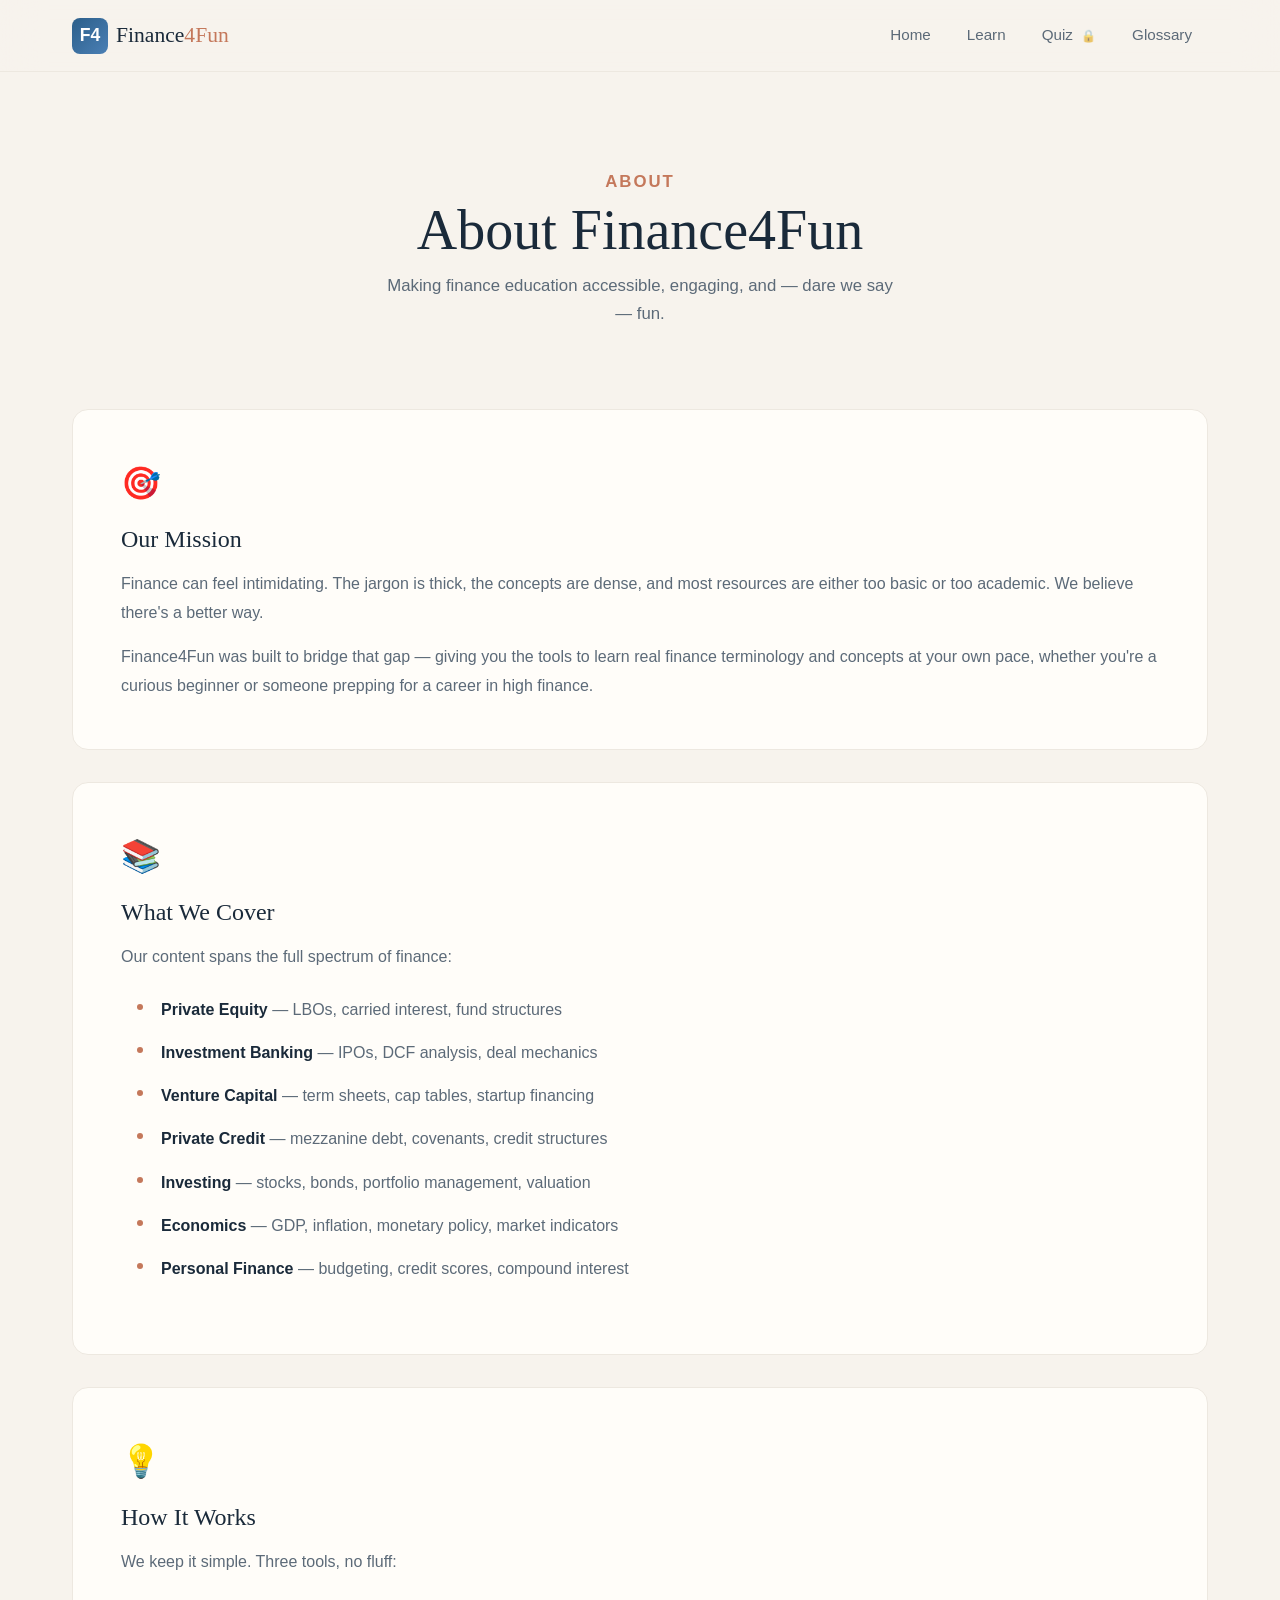
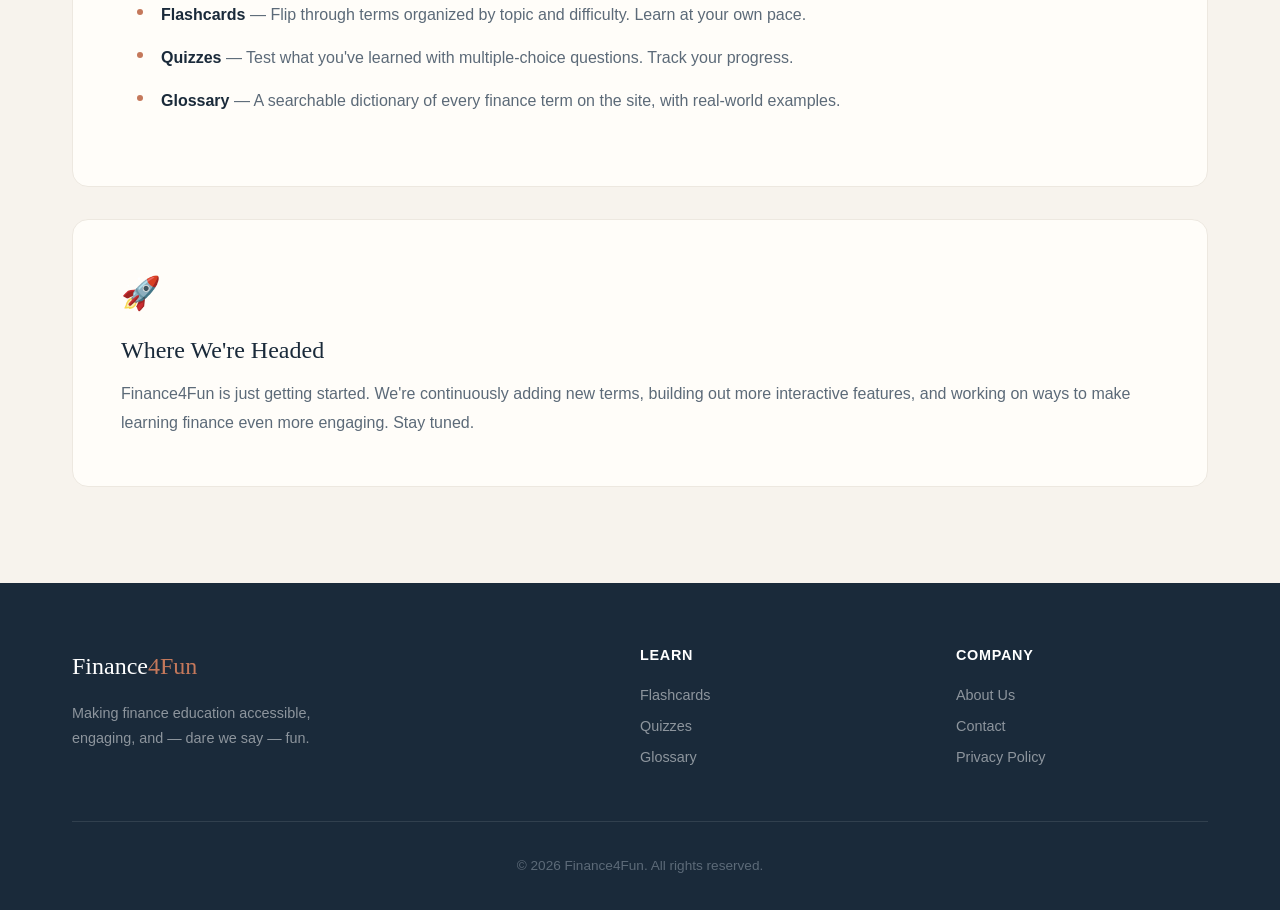
==== about.html @ afb46a94 "Add About, Contact, Privacy pages + update all footers" ====
<!DOCTYPE html>
<html lang="en">
<head>
  <meta charset="UTF-8">
  <meta http-equiv="Content-Security-Policy" content="default-src 'self'; style-src 'self' 'unsafe-inline' https://fonts.googleapis.com; font-src https://fonts.gstatic.com; img-src 'self' data:; script-src 'self'">
  <meta name="viewport" content="width=device-width, initial-scale=1.0">
  <meta name="description" content="Learn about Finance4Fun — our mission to make finance education accessible, engaging, and fun for everyone.">
  <title>About Us — Finance4Fun</title>
  <link rel="stylesheet" href="css/styles.css">
</head>
<body>

  <!-- Navigation -->
  <nav class="navbar" id="main-nav">
    <div class="container">
      <a href="index.html" class="nav-brand">
        <div class="nav-brand-icon">F4</div>
        <div class="nav-brand-text">Finance<span>4Fun</span></div>
      </a>
      <div class="nav-links" id="nav-links">
        <a href="index.html" class="nav-link">Home</a>
        <a href="learn.html" class="nav-link">Learn</a>
        <a href="quiz.html" class="nav-link">Quiz <span class="lock-icon">🔒</span></a>
        <a href="glossary.html" class="nav-link">Glossary</a>
      </div>
      <button class="nav-toggle" id="nav-toggle" aria-label="Toggle navigation">
        <span></span>
        <span></span>
        <span></span>
      </button>
    </div>
  </nav>

  <main class="page-content">
    <div class="container">
      <div class="page-header">
        <p class="section-label">About</p>
        <h1>About Finance4Fun</h1>
        <p>Making finance education accessible, engaging, and — dare we say — fun.</p>
      </div>

      <div class="info-page-content">
        <div class="info-card">
          <div class="info-card-icon">🎯</div>
          <h2>Our Mission</h2>
          <p>Finance can feel intimidating. The jargon is thick, the concepts are dense, and most resources are either too basic or too academic. We believe there's a better way.</p>
          <p>Finance4Fun was built to bridge that gap — giving you the tools to learn real finance terminology and concepts at your own pace, whether you're a curious beginner or someone prepping for a career in high finance.</p>
        </div>

        <div class="info-card">
          <div class="info-card-icon">📚</div>
          <h2>What We Cover</h2>
          <p>Our content spans the full spectrum of finance:</p>
          <ul class="info-list">
            <li><strong>Private Equity</strong> — LBOs, carried interest, fund structures</li>
            <li><strong>Investment Banking</strong> — IPOs, DCF analysis, deal mechanics</li>
            <li><strong>Venture Capital</strong> — term sheets, cap tables, startup financing</li>
            <li><strong>Private Credit</strong> — mezzanine debt, covenants, credit structures</li>
            <li><strong>Investing</strong> — stocks, bonds, portfolio management, valuation</li>
            <li><strong>Economics</strong> — GDP, inflation, monetary policy, market indicators</li>
            <li><strong>Personal Finance</strong> — budgeting, credit scores, compound interest</li>
          </ul>
        </div>

        <div class="info-card">
          <div class="info-card-icon">💡</div>
          <h2>How It Works</h2>
          <p>We keep it simple. Three tools, no fluff:</p>
          <ul class="info-list">
            <li><strong>Flashcards</strong> — Flip through terms organized by topic and difficulty. Learn at your own pace.</li>
            <li><strong>Quizzes</strong> — Test what you've learned with multiple-choice questions. Track your progress.</li>
            <li><strong>Glossary</strong> — A searchable dictionary of every finance term on the site, with real-world examples.</li>
          </ul>
        </div>

        <div class="info-card">
          <div class="info-card-icon">🚀</div>
          <h2>Where We're Headed</h2>
          <p>Finance4Fun is just getting started. We're continuously adding new terms, building out more interactive features, and working on ways to make learning finance even more engaging. Stay tuned.</p>
        </div>
      </div>
    </div>
  </main>

  <!-- Footer -->
  <footer class="footer">
    <div class="container">
      <div class="footer-grid">
        <div class="footer-brand">
          <div class="nav-brand-text">Finance<span>4Fun</span></div>
          <p>Making finance education accessible, engaging, and — dare we say — fun.</p>
        </div>
        <div class="footer-col">
          <h4>Learn</h4>
          <a href="learn.html">Flashcards</a>
          <a href="quiz.html">Quizzes</a>
          <a href="glossary.html">Glossary</a>
        </div>
        <div class="footer-col">
          <h4>Company</h4>
          <a href="about.html">About Us</a>
          <a href="contact.html">Contact</a>
          <a href="privacy.html">Privacy Policy</a>
        </div>
      </div>
      <div class="footer-bottom">
        <p>&copy; 2026 Finance4Fun. All rights reserved.</p>
      </div>
    </div>
  </footer>

  <script src="js/common.js"></script>

</body>
</html>
---- css/styles.css ----
/* ============================================
   FINANCE4FUN — Design System & Global Styles
   Mediterranean Warm Aesthetic
   ============================================ */

/* --- Google Fonts --- */
@import url('https://fonts.googleapis.com/css2?family=DM+Serif+Display:ital@0;1&family=Inter:wght@300;400;500;600;700&display=swap');

/* --- CSS Variables --- */
:root {
  /* Colors — Mediterranean Palette */
  --color-bg: #F7F3ED;
  --color-bg-alt: #F0EBE3;
  --color-surface: #FFFDF9;
  --color-surface-hover: #FFF9F0;
  --color-primary: #2C5F8A;
  --color-primary-hover: #1E4468;
  --color-primary-light: #4A7FB5;
  --color-primary-lightest: rgba(44, 95, 138, 0.08);
  --color-accent: #C4785B;
  --color-accent-hover: #B06A4E;
  --color-accent-light: rgba(196, 120, 91, 0.12);
  --color-warm: #D4A96A;
  --color-warm-light: rgba(212, 169, 106, 0.15);
  --color-text: #1A2A3A;
  --color-text-secondary: #5C6A78;
  --color-text-muted: #8C95A0;
  --color-border: #E5DDD0;
  --color-border-light: #EDE8E0;
  --color-success: #5B8C5A;
  --color-success-light: rgba(91, 140, 90, 0.12);
  --color-error: #C75B5B;
  --color-error-light: rgba(199, 91, 91, 0.12);
  --color-overlay: rgba(26, 42, 58, 0.6);

  /* Typography */
  --font-heading: 'DM Serif Display', Georgia, serif;
  --font-body: 'Inter', -apple-system, BlinkMacSystemFont, sans-serif;

  /* Spacing */
  --space-xs: 0.25rem;
  --space-sm: 0.5rem;
  --space-md: 1rem;
  --space-lg: 1.5rem;
  --space-xl: 2rem;
  --space-2xl: 3rem;
  --space-3xl: 4rem;
  --space-4xl: 6rem;

  /* Border Radius */
  --radius-sm: 8px;
  --radius-md: 12px;
  --radius-lg: 16px;
  --radius-xl: 24px;
  --radius-full: 50%;

  /* Shadows */
  --shadow-sm: 0 1px 3px rgba(26, 42, 58, 0.06), 0 1px 2px rgba(26, 42, 58, 0.04);
  --shadow-md: 0 4px 12px rgba(26, 42, 58, 0.08), 0 2px 4px rgba(26, 42, 58, 0.04);
  --shadow-lg: 0 12px 32px rgba(26, 42, 58, 0.1), 0 4px 8px rgba(26, 42, 58, 0.04);
  --shadow-xl: 0 20px 48px rgba(26, 42, 58, 0.12), 0 8px 16px rgba(26, 42, 58, 0.06);

  /* Transitions */
  --transition-fast: 150ms ease;
  --transition-base: 250ms ease;
  --transition-slow: 400ms ease;
  --transition-spring: 500ms cubic-bezier(0.34, 1.56, 0.64, 1);

  /* Layout */
  --container-max: 1200px;
  --nav-height: 72px;
}

/* --- Reset & Base --- */
*,
*::before,
*::after {
  margin: 0;
  padding: 0;
  box-sizing: border-box;
}

html {
  scroll-behavior: smooth;
  -webkit-font-smoothing: antialiased;
  -moz-osx-font-smoothing: grayscale;
}

body {
  font-family: var(--font-body);
  font-size: 16px;
  line-height: 1.6;
  color: var(--color-text);
  background-color: var(--color-bg);
  min-height: 100vh;
}

img {
  max-width: 100%;
  display: block;
}

a {
  color: var(--color-primary);
  text-decoration: none;
  transition: color var(--transition-fast);
}

a:hover {
  color: var(--color-primary-hover);
}

ul, ol {
  list-style: none;
}

button {
  font-family: var(--font-body);
  cursor: pointer;
  border: none;
  background: none;
  font-size: inherit;
}

input, select {
  font-family: var(--font-body);
  font-size: inherit;
}

/* --- Typography --- */
h1, h2, h3, h4 {
  font-family: var(--font-heading);
  font-weight: 400;
  line-height: 1.2;
  color: var(--color-text);
}

h1 { font-size: clamp(2.2rem, 5vw, 3.5rem); }
h2 { font-size: clamp(1.8rem, 3.5vw, 2.5rem); }
h3 { font-size: clamp(1.3rem, 2.5vw, 1.75rem); }
h4 { font-size: 1.25rem; }

p {
  color: var(--color-text-secondary);
  line-height: 1.7;
}

.section-label {
  font-family: var(--font-body);
  font-size: 0.8rem;
  font-weight: 600;
  text-transform: uppercase;
  letter-spacing: 0.12em;
  color: var(--color-accent);
  margin-bottom: var(--space-sm);
}

/* --- Layout --- */
.container {
  max-width: var(--container-max);
  margin: 0 auto;
  padding: 0 var(--space-xl);
}

.page-content {
  padding-top: calc(var(--nav-height) + var(--space-2xl));
  padding-bottom: var(--space-4xl);
  min-height: 100vh;
}

/* --- Navigation --- */
.navbar {
  position: fixed;
  top: 0;
  left: 0;
  right: 0;
  height: var(--nav-height);
  background: rgba(247, 243, 237, 0.85);
  backdrop-filter: blur(20px);
  -webkit-backdrop-filter: blur(20px);
  border-bottom: 1px solid var(--color-border-light);
  z-index: 1000;
  transition: box-shadow var(--transition-base);
}

.navbar.scrolled {
  box-shadow: var(--shadow-sm);
}

.navbar .container {
  display: flex;
  align-items: center;
  justify-content: space-between;
  height: 100%;
}

.nav-brand {
  display: flex;
  align-items: center;
  gap: var(--space-sm);
  text-decoration: none;
}

.nav-brand-icon {
  width: 36px;
  height: 36px;
  background: linear-gradient(135deg, var(--color-primary), var(--color-primary-light));
  border-radius: var(--radius-sm);
  display: flex;
  align-items: center;
  justify-content: center;
  color: white;
  font-size: 1.1rem;
  font-weight: 700;
  font-family: var(--font-body);
}

.nav-brand-text {
  font-family: var(--font-heading);
  font-size: 1.35rem;
  color: var(--color-text);
}

.nav-brand-text span {
  color: var(--color-accent);
}

.nav-links {
  display: flex;
  align-items: center;
  gap: var(--space-xs);
}

.nav-link {
  padding: var(--space-sm) var(--space-md);
  border-radius: var(--radius-sm);
  font-size: 0.95rem;
  font-weight: 500;
  color: var(--color-text-secondary);
  transition: all var(--transition-fast);
  position: relative;
}

.nav-link:hover {
  color: var(--color-text);
  background: var(--color-primary-lightest);
}

.nav-link.active {
  color: var(--color-primary);
  background: var(--color-primary-lightest);
}

.nav-link .lock-icon {
  font-size: 0.75rem;
  margin-left: 4px;
  opacity: 0.6;
}

/* Mobile menu button */
.nav-toggle {
  display: none;
  flex-direction: column;
  gap: 5px;
  padding: var(--space-sm);
}

.nav-toggle span {
  display: block;
  width: 22px;
  height: 2px;
  background: var(--color-text);
  border-radius: 2px;
  transition: all var(--transition-fast);
}

/* --- Buttons --- */
.btn {
  display: inline-flex;
  align-items: center;
  justify-content: center;
  gap: var(--space-sm);
  padding: 0.75rem 1.75rem;
  border-radius: var(--radius-sm);
  font-weight: 600;
  font-size: 0.95rem;
  transition: all var(--transition-base);
  white-space: nowrap;
}

.btn-primary {
  background: linear-gradient(135deg, var(--color-primary), var(--color-primary-light));
  color: white;
  box-shadow: 0 2px 8px rgba(44, 95, 138, 0.25);
}

.btn-primary:hover {
  transform: translateY(-2px);
  box-shadow: 0 6px 20px rgba(44, 95, 138, 0.3);
  color: white;
}

.btn-secondary {
  background: var(--color-surface);
  color: var(--color-text);
  border: 1.5px solid var(--color-border);
}

.btn-secondary:hover {
  border-color: var(--color-primary);
  color: var(--color-primary);
  transform: translateY(-2px);
  box-shadow: var(--shadow-md);
}

.btn-accent {
  background: linear-gradient(135deg, var(--color-accent), var(--color-warm));
  color: white;
  box-shadow: 0 2px 8px rgba(196, 120, 91, 0.25);
}

.btn-accent:hover {
  transform: translateY(-2px);
  box-shadow: 0 6px 20px rgba(196, 120, 91, 0.3);
  color: white;
}

.btn-ghost {
  color: var(--color-text-secondary);
  padding: 0.5rem 1rem;
}

.btn-ghost:hover {
  color: var(--color-text);
  background: var(--color-primary-lightest);
}

.btn-sm {
  padding: 0.5rem 1.25rem;
  font-size: 0.875rem;
}

.btn-lg {
  padding: 1rem 2.25rem;
  font-size: 1.05rem;
  border-radius: var(--radius-md);
}

/* --- Cards --- */
.card {
  background: var(--color-surface);
  border: 1px solid var(--color-border-light);
  border-radius: var(--radius-lg);
  padding: var(--space-xl);
  transition: all var(--transition-base);
}

.card:hover {
  box-shadow: var(--shadow-lg);
  transform: translateY(-4px);
  border-color: var(--color-border);
}

.card-icon {
  width: 56px;
  height: 56px;
  border-radius: var(--radius-md);
  display: flex;
  align-items: center;
  justify-content: center;
  font-size: 1.5rem;
  margin-bottom: var(--space-lg);
}

.card-icon.blue {
  background: var(--color-primary-lightest);
  color: var(--color-primary);
}

.card-icon.terracotta {
  background: var(--color-accent-light);
  color: var(--color-accent);
}

.card-icon.warm {
  background: var(--color-warm-light);
  color: var(--color-warm);
}

.card-icon.green {
  background: var(--color-success-light);
  color: var(--color-success);
}

.card h3 {
  margin-bottom: var(--space-sm);
}

.card p {
  font-size: 0.95rem;
}

/* --- Hero Section --- */
.hero {
  padding: var(--space-4xl) 0;
  text-align: center;
  position: relative;
  overflow: hidden;
}

.hero::before {
  content: '';
  position: absolute;
  top: -30%;
  right: -15%;
  width: 500px;
  height: 500px;
  background: radial-gradient(circle, rgba(44, 95, 138, 0.06) 0%, transparent 70%);
  border-radius: 50%;
  pointer-events: none;
}

.hero::after {
  content: '';
  position: absolute;
  bottom: -20%;
  left: -10%;
  width: 400px;
  height: 400px;
  background: radial-gradient(circle, rgba(196, 120, 91, 0.06) 0%, transparent 70%);
  border-radius: 50%;
  pointer-events: none;
}

.hero-content {
  position: relative;
  z-index: 1;
  max-width: 720px;
  margin: 0 auto;
}

.hero h1 {
  margin-bottom: var(--space-lg);
}

.hero h1 .highlight {
  color: var(--color-primary);
  position: relative;
}

.hero h1 .highlight::after {
  content: '';
  position: absolute;
  bottom: 4px;
  left: 0;
  right: 0;
  height: 8px;
  background: rgba(196, 120, 91, 0.2);
  border-radius: 4px;
  z-index: -1;
}

.hero p {
  font-size: 1.15rem;
  max-width: 560px;
  margin: 0 auto var(--space-2xl);
}

.hero-buttons {
  display: flex;
  gap: var(--space-md);
  justify-content: center;
  flex-wrap: wrap;
}

.hero-stats {
  display: flex;
  justify-content: center;
  gap: var(--space-3xl);
  margin-top: var(--space-3xl);
  padding-top: var(--space-2xl);
  border-top: 1px solid var(--color-border-light);
}

.hero-stat {
  text-align: center;
}

.hero-stat .number {
  font-family: var(--font-heading);
  font-size: 2rem;
  color: var(--color-primary);
  display: block;
}

.hero-stat .label {
  font-size: 0.85rem;
  color: var(--color-text-muted);
  margin-top: var(--space-xs);
  display: block;
}

/* --- Section Styles --- */
.section {
  padding: var(--space-4xl) 0;
}

.section-header {
  text-align: center;
  max-width: 600px;
  margin: 0 auto var(--space-2xl);
}

.section-header h2 {
  margin-bottom: var(--space-sm);
}

/* --- Feature Grid --- */
.features-grid {
  display: grid;
  grid-template-columns: repeat(3, 1fr);
  gap: var(--space-xl);
}

/* --- Category Grid --- */
.categories-grid {
  display: grid;
  grid-template-columns: repeat(auto-fill, minmax(240px, 1fr));
  gap: var(--space-lg);
}

.category-card {
  background: var(--color-surface);
  border: 1px solid var(--color-border-light);
  border-radius: var(--radius-md);
  padding: var(--space-lg);
  display: flex;
  align-items: center;
  gap: var(--space-md);
  cursor: pointer;
  transition: all var(--transition-base);
}

.category-card:hover {
  box-shadow: var(--shadow-md);
  transform: translateY(-2px);
  border-color: var(--color-primary);
}

.category-card .cat-emoji {
  font-size: 1.75rem;
  width: 48px;
  height: 48px;
  display: flex;
  align-items: center;
  justify-content: center;
  flex-shrink: 0;
  background: var(--color-bg-alt);
  border-radius: var(--radius-sm);
}

.category-card .cat-info h4 {
  font-family: var(--font-body);
  font-size: 1rem;
  font-weight: 600;
  margin-bottom: 2px;
}

.category-card .cat-info p {
  font-size: 0.85rem;
  color: var(--color-text-muted);
}

/* --- Levels Section --- */
.levels-grid {
  display: grid;
  grid-template-columns: repeat(3, 1fr);
  gap: var(--space-xl);
}

.level-card {
  text-align: center;
  padding: var(--space-2xl) var(--space-xl);
}

.level-badge {
  display: inline-flex;
  align-items: center;
  gap: var(--space-xs);
  padding: var(--space-xs) var(--space-md);
  border-radius: var(--radius-xl);
  font-size: 0.8rem;
  font-weight: 600;
  margin-bottom: var(--space-lg);
}

.level-badge.beginner {
  background: var(--color-success-light);
  color: var(--color-success);
}

.level-badge.intermediate {
  background: var(--color-warm-light);
  color: #B08A4A;
}

.level-badge.advanced {
  background: var(--color-accent-light);
  color: var(--color-accent);
}

/* --- Footer --- */
.footer {
  background: var(--color-text);
  color: rgba(255, 255, 255, 0.7);
  padding: var(--space-3xl) 0 var(--space-xl);
}

.footer-grid {
  display: grid;
  grid-template-columns: 2fr 1fr 1fr;
  gap: var(--space-3xl);
  margin-bottom: var(--space-2xl);
}

.footer-brand .nav-brand-text {
  color: white;
  font-size: 1.5rem;
}

.footer-brand p {
  color: rgba(255, 255, 255, 0.5);
  margin-top: var(--space-md);
  font-size: 0.9rem;
  max-width: 300px;
}

.footer-col h4 {
  color: white;
  font-family: var(--font-body);
  font-size: 0.9rem;
  font-weight: 600;
  margin-bottom: var(--space-md);
  text-transform: uppercase;
  letter-spacing: 0.05em;
}

.footer-col a {
  display: block;
  color: rgba(255, 255, 255, 0.5);
  padding: var(--space-xs) 0;
  font-size: 0.9rem;
  transition: color var(--transition-fast);
}

.footer-col a:hover {
  color: white;
}

.footer-bottom {
  border-top: 1px solid rgba(255, 255, 255, 0.1);
  padding-top: var(--space-xl);
  text-align: center;
  font-size: 0.85rem;
  color: rgba(255, 255, 255, 0.35);
}

/* ============================================
   LEARN PAGE — Flashcards
   ============================================ */

/* Filters Bar */
.filters-bar {
  display: flex;
  gap: var(--space-md);
  flex-wrap: wrap;
  align-items: center;
  margin-bottom: var(--space-2xl);
  padding: var(--space-lg);
  background: var(--color-surface);
  border-radius: var(--radius-lg);
  border: 1px solid var(--color-border-light);
}

.filter-group {
  display: flex;
  flex-direction: column;
  gap: var(--space-xs);
}

.filter-group label {
  font-size: 0.75rem;
  font-weight: 600;
  text-transform: uppercase;
  letter-spacing: 0.08em;
  color: var(--color-text-muted);
}

.filter-select {
  padding: 0.5rem 2rem 0.5rem 0.75rem;
  border: 1.5px solid var(--color-border);
  border-radius: var(--radius-sm);
  background: var(--color-bg);
  color: var(--color-text);
  font-size: 0.9rem;
  appearance: none;
  background-image: url("data:image/svg+xml,%3Csvg xmlns='http://www.w3.org/2000/svg' width='12' height='12' viewBox='0 0 24 24' fill='none' stroke='%235C6A78' stroke-width='2.5' stroke-linecap='round' stroke-linejoin='round'%3E%3Cpolyline points='6 9 12 15 18 9'%3E%3C/polyline%3E%3C/svg%3E");
  background-repeat: no-repeat;
  background-position: right 0.6rem center;
  cursor: pointer;
  transition: border-color var(--transition-fast);
}

.filter-select:focus {
  outline: none;
  border-color: var(--color-primary);
}

.filter-actions {
  margin-left: auto;
  display: flex;
  gap: var(--space-sm);
  align-self: flex-end;
}

/* Flashcard Area */
.flashcard-area {
  display: flex;
  flex-direction: column;
  align-items: center;
  gap: var(--space-xl);
}

.flashcard-meta {
  display: flex;
  align-items: center;
  gap: var(--space-lg);
  font-size: 0.9rem;
  color: var(--color-text-muted);
}

.flashcard-meta .deck-count {
  font-weight: 600;
  color: var(--color-primary);
}

/* Progress Bar */
.progress-bar-wrapper {
  width: 100%;
  max-width: 600px;
}

.progress-bar {
  width: 100%;
  height: 6px;
  background: var(--color-border-light);
  border-radius: 3px;
  overflow: hidden;
}

.progress-bar-fill {
  height: 100%;
  background: linear-gradient(90deg, var(--color-primary), var(--color-primary-light));
  border-radius: 3px;
  transition: width var(--transition-base);
}

.progress-text {
  text-align: center;
  font-size: 0.8rem;
  color: var(--color-text-muted);
  margin-top: var(--space-xs);
}

/* Flashcard */
.flashcard-container {
  perspective: 1200px;
  width: 100%;
  max-width: 580px;
  height: 360px;
  cursor: pointer;
}

.flashcard {
  width: 100%;
  height: 100%;
  position: relative;
  transition: transform 0.6s cubic-bezier(0.4, 0, 0.2, 1);
  transform-style: preserve-3d;
}

.flashcard.flipped {
  transform: rotateY(180deg);
}

.flashcard-face {
  position: absolute;
  inset: 0;
  backface-visibility: hidden;
  border-radius: var(--radius-xl);
  border: 1px solid var(--color-border-light);
  display: flex;
  flex-direction: column;
  align-items: center;
  justify-content: center;
  padding: var(--space-2xl);
  text-align: center;
}

.flashcard-front {
  background: linear-gradient(145deg, var(--color-surface), #FFF8EE);
  box-shadow: var(--shadow-lg);
}

.flashcard-front .card-label {
  font-size: 0.75rem;
  font-weight: 600;
  text-transform: uppercase;
  letter-spacing: 0.1em;
  color: var(--color-text-muted);
  margin-bottom: var(--space-lg);
}

.flashcard-front h2 {
  font-size: clamp(1.5rem, 3vw, 2.25rem);
  color: var(--color-text);
  line-height: 1.3;
}

.flashcard-front .tap-hint {
  margin-top: auto;
  font-size: 0.8rem;
  color: var(--color-text-muted);
  opacity: 0.6;
}

.flashcard-back {
  background: linear-gradient(145deg, #F0F4F8, var(--color-surface));
  box-shadow: var(--shadow-lg);
  transform: rotateY(180deg);
  text-align: left;
  justify-content: flex-start;
  gap: var(--space-lg);
  overflow-y: auto;
}

.flashcard-back .back-label {
  font-size: 0.7rem;
  font-weight: 600;
  text-transform: uppercase;
  letter-spacing: 0.1em;
  color: var(--color-primary);
  align-self: flex-start;
}

.flashcard-back .definition {
  font-size: 1.05rem;
  line-height: 1.7;
  color: var(--color-text);
}

.flashcard-back .example {
  background: var(--color-primary-lightest);
  border-left: 3px solid var(--color-primary);
  padding: var(--space-md) var(--space-lg);
  border-radius: 0 var(--radius-sm) var(--radius-sm) 0;
  font-size: 0.9rem;
  color: var(--color-text-secondary);
  font-style: italic;
  align-self: stretch;
}

.flashcard-back .example strong {
  display: block;
  font-style: normal;
  font-size: 0.75rem;
  text-transform: uppercase;
  letter-spacing: 0.08em;
  color: var(--color-primary);
  margin-bottom: var(--space-xs);
}

/* Flashcard Navigation */
.flashcard-nav {
  display: flex;
  align-items: center;
  gap: var(--space-lg);
}

.flashcard-nav .btn {
  min-width: 130px;
}

.card-counter {
  font-size: 0.95rem;
  font-weight: 600;
  color: var(--color-text);
  min-width: 60px;
  text-align: center;
}

.card-counter span {
  color: var(--color-text-muted);
  font-weight: 400;
}

/* Empty State */
.empty-state {
  text-align: center;
  padding: var(--space-4xl) var(--space-xl);
}

.empty-state .empty-icon {
  font-size: 3rem;
  margin-bottom: var(--space-lg);
}

.empty-state h3 {
  margin-bottom: var(--space-sm);
  color: var(--color-text-secondary);
}

.empty-state p {
  color: var(--color-text-muted);
}

/* ============================================
   QUIZ PAGE
   ============================================ */

/* Quiz Setup */
.quiz-setup {
  max-width: 600px;
  margin: 0 auto;
}

.quiz-setup .card {
  padding: var(--space-2xl);
}

.quiz-setup h3 {
  margin-bottom: var(--space-xl);
}

.quiz-form-group {
  margin-bottom: var(--space-lg);
}

.quiz-form-group label {
  display: block;
  font-weight: 600;
  font-size: 0.9rem;
  margin-bottom: var(--space-sm);
}

.quiz-form-group .filter-select {
  width: 100%;
}

/* Quiz Active */
.quiz-area {
  max-width: 700px;
  margin: 0 auto;
}

.quiz-header {
  display: flex;
  justify-content: space-between;
  align-items: center;
  margin-bottom: var(--space-lg);
}

.quiz-progress {
  font-size: 0.85rem;
  color: var(--color-text-muted);
}

.quiz-score {
  font-size: 0.85rem;
  font-weight: 600;
  color: var(--color-primary);
}

.quiz-question-card {
  background: var(--color-surface);
  border: 1px solid var(--color-border-light);
  border-radius: var(--radius-xl);
  padding: var(--space-2xl);
  box-shadow: var(--shadow-md);
}

.quiz-question-card h3 {
  margin-bottom: var(--space-sm);
  font-size: 1.1rem;
  color: var(--color-text-muted);
  font-family: var(--font-body);
}

.quiz-question-card .question-text {
  font-size: 1.2rem;
  font-family: var(--font-heading);
  color: var(--color-text);
  margin-bottom: var(--space-xl);
  line-height: 1.4;
}

/* Quiz Options */
.quiz-options {
  display: flex;
  flex-direction: column;
  gap: var(--space-md);
}

.quiz-option {
  display: flex;
  align-items: flex-start;
  gap: var(--space-md);
  padding: var(--space-md) var(--space-lg);
  border: 2px solid var(--color-border-light);
  border-radius: var(--radius-md);
  cursor: pointer;
  transition: all var(--transition-fast);
  font-size: 0.95rem;
  color: var(--color-text);
  text-align: left;
  width: 100%;
  line-height: 1.5;
  background: var(--color-surface);
}

.quiz-option:hover:not(.disabled) {
  border-color: var(--color-primary);
  background: var(--color-primary-lightest);
}

.quiz-option .option-letter {
  width: 28px;
  height: 28px;
  border-radius: var(--radius-full);
  background: var(--color-bg-alt);
  display: flex;
  align-items: center;
  justify-content: center;
  font-weight: 700;
  font-size: 0.8rem;
  color: var(--color-text-muted);
  flex-shrink: 0;
  margin-top: 1px;
}

.quiz-option.correct {
  border-color: var(--color-success);
  background: var(--color-success-light);
}

.quiz-option.correct .option-letter {
  background: var(--color-success);
  color: white;
}

.quiz-option.incorrect {
  border-color: var(--color-error);
  background: var(--color-error-light);
}

.quiz-option.incorrect .option-letter {
  background: var(--color-error);
  color: white;
}

.quiz-option.disabled {
  cursor: default;
  opacity: 0.7;
}

.quiz-option.disabled.correct {
  opacity: 1;
}

.quiz-next-btn {
  margin-top: var(--space-xl);
  text-align: center;
}

/* Quiz Results */
.quiz-results {
  text-align: center;
}

.quiz-results .card {
  padding: var(--space-3xl);
}

.results-icon {
  font-size: 4rem;
  margin-bottom: var(--space-lg);
}

.results-score {
  font-family: var(--font-heading);
  font-size: 3rem;
  color: var(--color-primary);
  margin: var(--space-md) 0;
}

.results-message {
  font-size: 1.1rem;
  color: var(--color-text-secondary);
  margin-bottom: var(--space-2xl);
}

.results-actions {
  display: flex;
  gap: var(--space-md);
  justify-content: center;
}

/* Paywall Overlay */
.paywall-overlay {
  position: fixed;
  inset: 0;
  background: var(--color-overlay);
  z-index: 100;
  display: flex;
  align-items: center;
  justify-content: center;
  padding: var(--space-xl);
  animation: fadeIn 0.3s ease;
}

.paywall-modal {
  background: var(--color-surface);
  border-radius: var(--radius-xl);
  padding: var(--space-3xl);
  max-width: 480px;
  width: 100%;
  text-align: center;
  box-shadow: var(--shadow-xl);
  animation: slideUp 0.4s cubic-bezier(0.34, 1.56, 0.64, 1);
}

.paywall-modal .lock-big {
  font-size: 3rem;
  margin-bottom: var(--space-lg);
}

.paywall-modal h2 {
  margin-bottom: var(--space-sm);
}

.paywall-modal p {
  margin-bottom: var(--space-xl);
}

.paywall-features {
  text-align: left;
  margin-bottom: var(--space-xl);
}

.paywall-features li {
  display: flex;
  align-items: center;
  gap: var(--space-sm);
  padding: var(--space-sm) 0;
  font-size: 0.95rem;
  color: var(--color-text-secondary);
}

.paywall-features li .check {
  color: var(--color-success);
  font-weight: bold;
}

.paywall-close {
  position: absolute;
  top: var(--space-md);
  right: var(--space-md);
  font-size: 1.5rem;
  color: var(--color-text-muted);
  cursor: pointer;
}

/* ============================================
   GLOSSARY PAGE
   ============================================ */

.glossary-controls {
  display: flex;
  gap: var(--space-md);
  flex-wrap: wrap;
  margin-bottom: var(--space-xl);
}

.search-box {
  flex: 1;
  min-width: 280px;
  position: relative;
}

.search-box input {
  width: 100%;
  padding: 0.75rem 1rem 0.75rem 2.75rem;
  border: 1.5px solid var(--color-border);
  border-radius: var(--radius-md);
  background: var(--color-surface);
  color: var(--color-text);
  font-size: 0.95rem;
  transition: border-color var(--transition-fast);
}

.search-box input:focus {
  outline: none;
  border-color: var(--color-primary);
  box-shadow: 0 0 0 3px var(--color-primary-lightest);
}

.search-box input::placeholder {
  color: var(--color-text-muted);
}

.search-box .search-icon {
  position: absolute;
  left: 0.9rem;
  top: 50%;
  transform: translateY(-50%);
  color: var(--color-text-muted);
  font-size: 1rem;
  pointer-events: none;
}

/* Filter Pills */
.filter-pills {
  display: flex;
  flex-wrap: wrap;
  gap: var(--space-sm);
}

.filter-pill {
  padding: 0.4rem 1rem;
  border: 1.5px solid var(--color-border);
  border-radius: var(--radius-xl);
  font-size: 0.85rem;
  font-weight: 500;
  color: var(--color-text-secondary);
  cursor: pointer;
  transition: all var(--transition-fast);
  background: var(--color-surface);
}

.filter-pill:hover {
  border-color: var(--color-primary);
  color: var(--color-primary);
}

.filter-pill.active {
  background: var(--color-primary);
  border-color: var(--color-primary);
  color: white;
}

/* Letter Nav */
.letter-nav {
  display: flex;
  flex-wrap: wrap;
  gap: 4px;
  margin-bottom: var(--space-xl);
  padding: var(--space-md);
  background: var(--color-surface);
  border-radius: var(--radius-md);
  border: 1px solid var(--color-border-light);
}

.letter-btn {
  width: 34px;
  height: 34px;
  display: flex;
  align-items: center;
  justify-content: center;
  border-radius: var(--radius-sm);
  font-weight: 600;
  font-size: 0.85rem;
  color: var(--color-text-secondary);
  transition: all var(--transition-fast);
}

.letter-btn:hover {
  background: var(--color-primary-lightest);
  color: var(--color-primary);
}

.letter-btn.active {
  background: var(--color-primary);
  color: white;
}

.letter-btn.disabled {
  color: var(--color-border);
  cursor: default;
}

/* Glossary List */
.glossary-section {
  margin-bottom: var(--space-2xl);
}

.glossary-letter-heading {
  font-family: var(--font-heading);
  font-size: 1.75rem;
  color: var(--color-primary);
  padding-bottom: var(--space-sm);
  border-bottom: 2px solid var(--color-border-light);
  margin-bottom: var(--space-md);
}

.glossary-item {
  background: var(--color-surface);
  border: 1px solid var(--color-border-light);
  border-radius: var(--radius-md);
  margin-bottom: var(--space-sm);
  overflow: hidden;
  transition: border-color var(--transition-fast);
}

.glossary-item:hover {
  border-color: var(--color-border);
}

.glossary-item-header {
  display: flex;
  align-items: center;
  justify-content: space-between;
  padding: var(--space-md) var(--space-lg);
  cursor: pointer;
  transition: background var(--transition-fast);
  width: 100%;
  text-align: left;
}

.glossary-item-header:hover {
  background: var(--color-bg-alt);
}

.glossary-term-name {
  font-weight: 600;
  font-size: 1rem;
  color: var(--color-text);
}

.glossary-item-tags {
  display: flex;
  gap: var(--space-sm);
  align-items: center;
}

.tag {
  padding: 2px 10px;
  border-radius: var(--radius-xl);
  font-size: 0.7rem;
  font-weight: 600;
  text-transform: uppercase;
  letter-spacing: 0.05em;
}

.tag.cat {
  background: var(--color-primary-lightest);
  color: var(--color-primary);
}

.tag.level-beginner {
  background: var(--color-success-light);
  color: var(--color-success);
}

.tag.level-intermediate {
  background: var(--color-warm-light);
  color: #B08A4A;
}

.tag.level-advanced {
  background: var(--color-accent-light);
  color: var(--color-accent);
}

.glossary-expand-icon {
  font-size: 0.75rem;
  color: var(--color-text-muted);
  transition: transform var(--transition-fast);
  flex-shrink: 0;
  margin-left: var(--space-md);
}

.glossary-item.open .glossary-expand-icon {
  transform: rotate(180deg);
}

.glossary-item-body {
  max-height: 0;
  overflow: hidden;
  transition: max-height 0.3s ease, padding 0.3s ease;
}

.glossary-item.open .glossary-item-body {
  max-height: 400px;
}

.glossary-item-content {
  padding: 0 var(--space-lg) var(--space-lg);
}

.glossary-item-content .definition-text {
  color: var(--color-text-secondary);
  font-size: 0.95rem;
  line-height: 1.7;
  margin-bottom: var(--space-md);
}

.glossary-item-content .example-text {
  background: var(--color-primary-lightest);
  border-left: 3px solid var(--color-primary);
  padding: var(--space-sm) var(--space-md);
  border-radius: 0 var(--radius-sm) var(--radius-sm) 0;
  font-size: 0.9rem;
  color: var(--color-text-secondary);
  font-style: italic;
}

.glossary-count {
  text-align: center;
  padding: var(--space-md);
  color: var(--color-text-muted);
  font-size: 0.9rem;
}

/* ============================================
   PAGE HEADERS (inner pages)
   ============================================ */
.page-header {
  text-align: center;
  padding: var(--space-2xl) 0;
  margin-bottom: var(--space-xl);
}

.page-header h1 {
  margin-bottom: var(--space-sm);
}

.page-header p {
  max-width: 520px;
  margin: 0 auto;
  font-size: 1.05rem;
}

/* ============================================
   ANIMATIONS
   ============================================ */
@keyframes fadeIn {
  from { opacity: 0; }
  to { opacity: 1; }
}

@keyframes slideUp {
  from {
    opacity: 0;
    transform: translateY(30px);
  }
  to {
    opacity: 1;
    transform: translateY(0);
  }
}

@keyframes fadeInUp {
  from {
    opacity: 0;
    transform: translateY(20px);
  }
  to {
    opacity: 1;
    transform: translateY(0);
  }
}

.animate-in {
  animation: fadeInUp 0.5s ease forwards;
  opacity: 0;
}

.animate-in:nth-child(1) { animation-delay: 0.05s; }
.animate-in:nth-child(2) { animation-delay: 0.1s; }
.animate-in:nth-child(3) { animation-delay: 0.15s; }
.animate-in:nth-child(4) { animation-delay: 0.2s; }
.animate-in:nth-child(5) { animation-delay: 0.25s; }
.animate-in:nth-child(6) { animation-delay: 0.3s; }
.animate-in:nth-child(7) { animation-delay: 0.35s; }

/* ============================================
   RESPONSIVE
   ============================================ */
@media (max-width: 900px) {
  .features-grid,
  .levels-grid {
    grid-template-columns: 1fr;
    gap: var(--space-md);
  }

  .footer-grid {
    grid-template-columns: 1fr;
    gap: var(--space-xl);
  }

  .hero-stats {
    gap: var(--space-xl);
  }
}

@media (max-width: 768px) {
  :root {
    --nav-height: 64px;
  }

  .container {
    padding: 0 var(--space-md);
  }

  .nav-links {
    display: none;
    position: absolute;
    top: var(--nav-height);
    left: 0;
    right: 0;
    background: var(--color-bg);
    flex-direction: column;
    padding: var(--space-md);
    border-bottom: 1px solid var(--color-border-light);
    box-shadow: var(--shadow-md);
  }

  .nav-links.open {
    display: flex;
  }

  .nav-toggle {
    display: flex;
  }

  .hero-stats {
    flex-direction: column;
    gap: var(--space-lg);
  }

  .hero-buttons {
    flex-direction: column;
    align-items: center;
  }

  .flashcard-container {
    height: 300px;
  }

  .filters-bar {
    flex-direction: column;
  }

  .filter-actions {
    margin-left: 0;
    align-self: stretch;
  }

  .filter-actions .btn {
    flex: 1;
  }

  .glossary-item-tags {
    display: none;
  }

  .glossary-controls {
    flex-direction: column;
  }

  .categories-grid {
    grid-template-columns: 1fr;
  }
}

@media (max-width: 480px) {
  .flashcard-container {
    height: 280px;
  }

  .flashcard-face {
    padding: var(--space-lg);
  }

  .flashcard-nav {
    flex-direction: column;
    width: 100%;
  }

  .flashcard-nav .btn {
    width: 100%;
  }
}

/* ============================================
   INFO PAGES — About, Contact, Privacy
   ============================================ */

.info-page-content {
  display: flex;
  flex-direction: column;
  gap: var(--space-xl);
}

.info-card {
  background: var(--color-surface);
  border: 1px solid var(--color-border-light);
  border-radius: var(--radius-lg);
  padding: var(--space-2xl);
  transition: border-color var(--transition-fast);
}

.info-card:hover {
  border-color: var(--color-border);
}

.info-card-icon {
  font-size: 2rem;
  margin-bottom: var(--space-md);
}

.info-card h2 {
  margin-bottom: var(--space-md);
  font-size: 1.5rem;
}

.info-card p {
  margin-bottom: var(--space-md);
  line-height: 1.8;
}

.info-card p:last-child {
  margin-bottom: 0;
}

.info-card a {
  color: var(--color-primary);
  text-decoration: underline;
  text-underline-offset: 2px;
}

.info-card a:hover {
  color: var(--color-primary-hover);
}

.info-list {
  margin: var(--space-md) 0;
  padding-left: var(--space-md);
}

.info-list li {
  position: relative;
  padding: var(--space-sm) 0;
  padding-left: var(--space-lg);
  color: var(--color-text-secondary);
  line-height: 1.7;
}

.info-list li::before {
  content: '';
  position: absolute;
  left: 0;
  top: 1rem;
  width: 6px;
  height: 6px;
  background: var(--color-accent);
  border-radius: 50%;
}

.info-list li strong {
  color: var(--color-text);
}
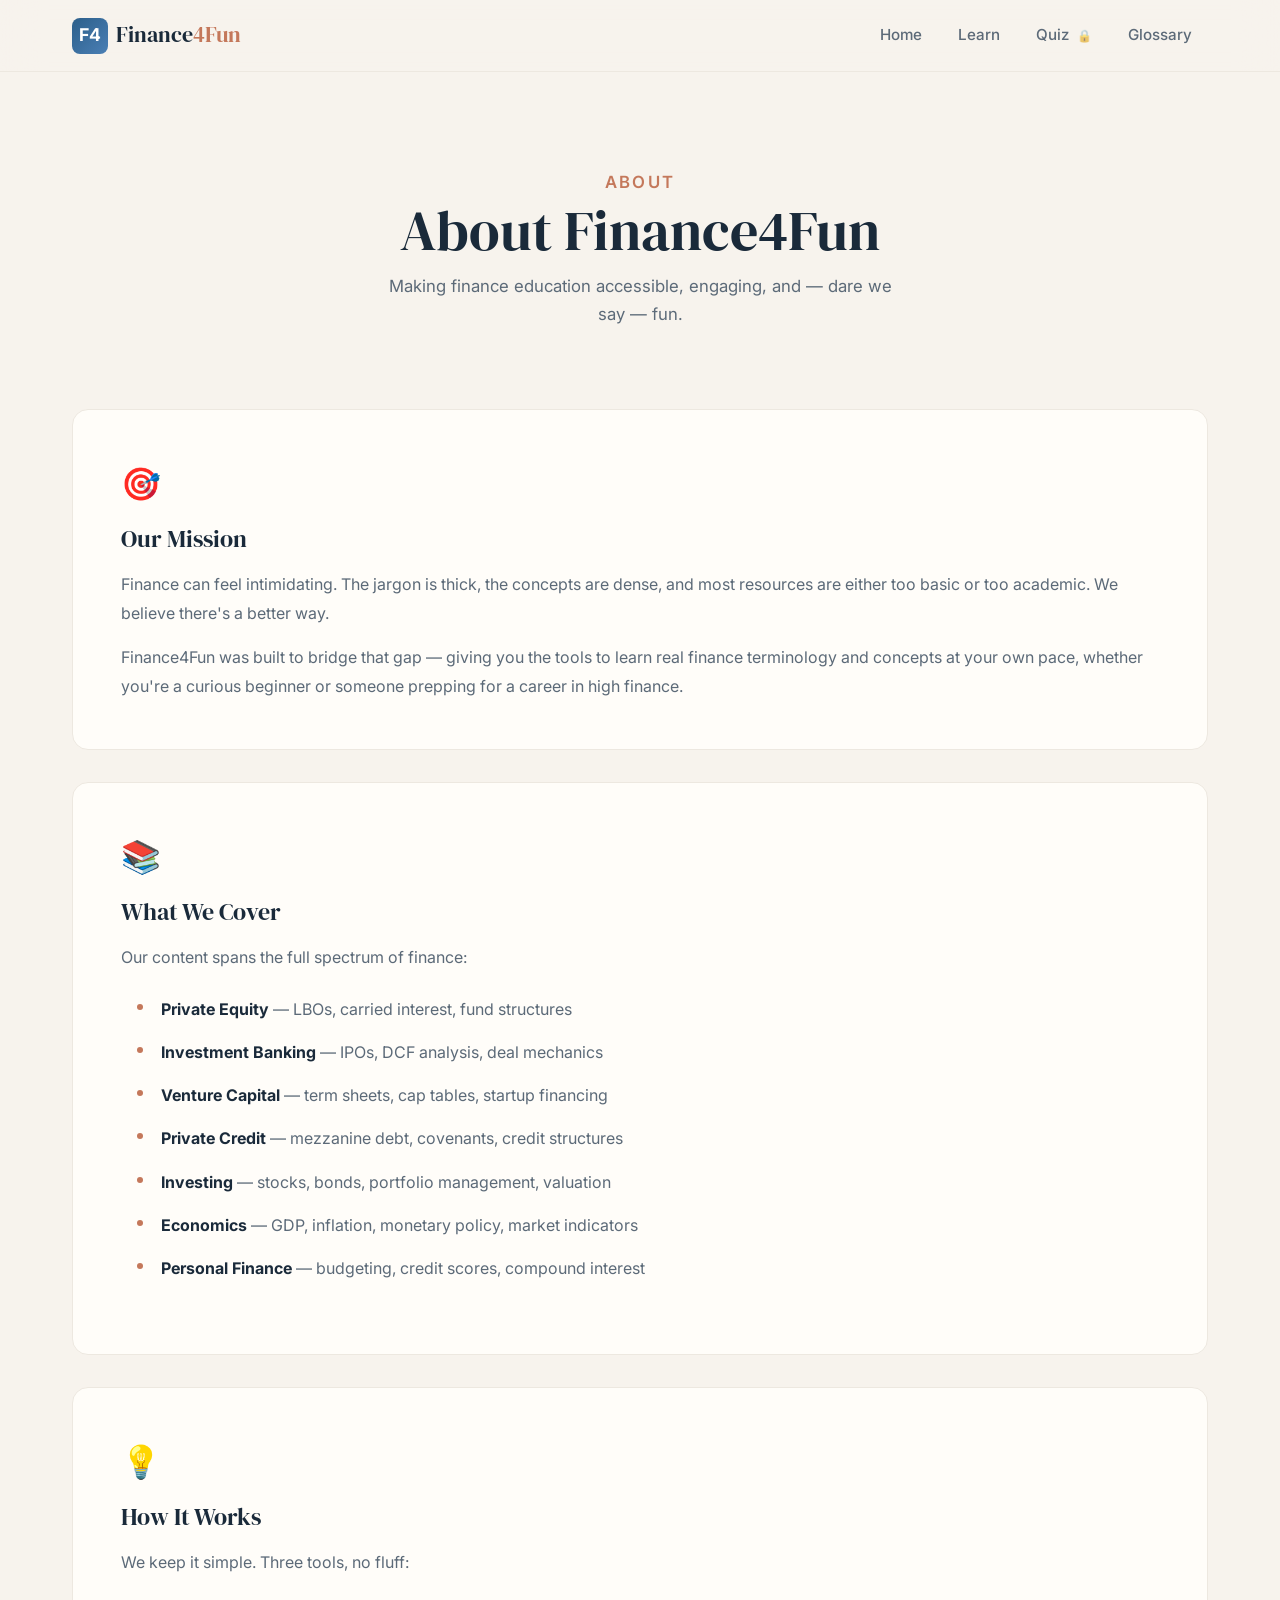
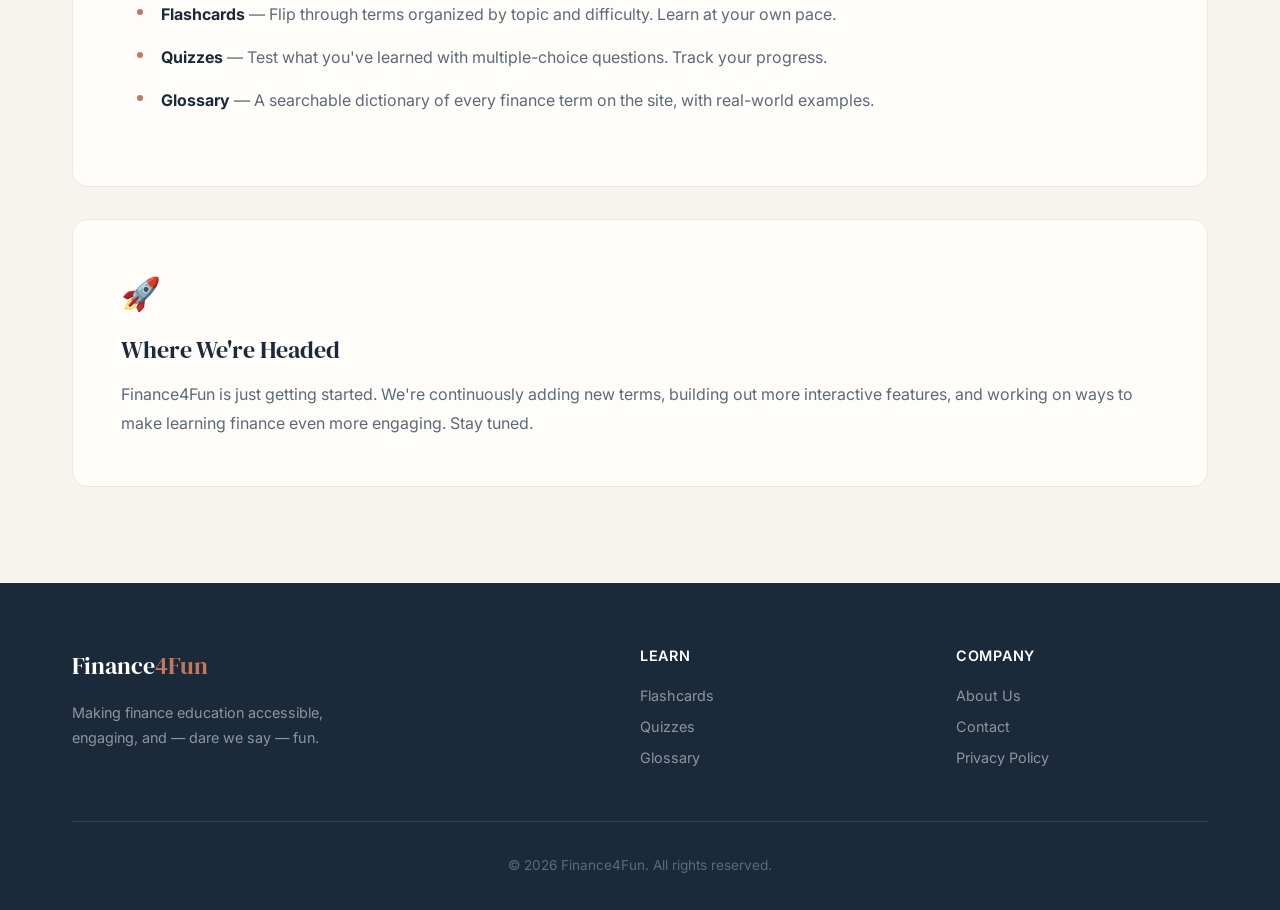
==== commit be144abe: "Code audit fixes: external home.js, remove CSP, update privacy policy, free quiz gating with URL res" ====
--- a/about.html
+++ b/about.html
@@ -2,7 +2,7 @@
 <html lang="en">
 <head>
   <meta charset="UTF-8">
-  <meta http-equiv="Content-Security-Policy" content="default-src 'self'; style-src 'self' 'unsafe-inline' https://fonts.googleapis.com; font-src https://fonts.gstatic.com; img-src 'self' data:; script-src 'self'">
+  <!-- CSP disabled for local/static development — re-enable via HTTP headers on production -->
   <meta name="viewport" content="width=device-width, initial-scale=1.0">
   <meta name="description" content="Learn about Finance4Fun — our mission to make finance education accessible, engaging, and fun for everyone.">
   <title>About Us — Finance4Fun</title>
--- a/css/styles.css
+++ b/css/styles.css
@@ -1124,24 +1124,28 @@
   display: flex;
   align-items: center;
   justify-content: center;
-  padding: var(--space-xl);
+  padding: var(--space-lg);
+  overflow-y: auto;
   animation: fadeIn 0.3s ease;
 }
 
 .paywall-modal {
   background: var(--color-surface);
   border-radius: var(--radius-xl);
-  padding: var(--space-3xl);
-  max-width: 480px;
+  padding: var(--space-2xl) var(--space-xl);
+  max-width: 460px;
   width: 100%;
   text-align: center;
   box-shadow: var(--shadow-xl);
   animation: slideUp 0.4s cubic-bezier(0.34, 1.56, 0.64, 1);
+  margin: auto;
+  max-height: 90vh;
+  overflow-y: auto;
 }
 
 .paywall-modal .lock-big {
-  font-size: 3rem;
-  margin-bottom: var(--space-lg);
+  font-size: 2.5rem;
+  margin-bottom: var(--space-md);
 }
 
 .paywall-modal h2 {
@@ -1149,20 +1153,21 @@
 }
 
 .paywall-modal p {
-  margin-bottom: var(--space-xl);
+  margin-bottom: var(--space-lg);
+  font-size: 0.93rem;
 }
 
 .paywall-features {
   text-align: left;
-  margin-bottom: var(--space-xl);
+  margin-bottom: var(--space-lg);
 }
 
 .paywall-features li {
   display: flex;
   align-items: center;
   gap: var(--space-sm);
-  padding: var(--space-sm) 0;
-  font-size: 0.95rem;
+  padding: var(--space-xs) 0;
+  font-size: 0.88rem;
   color: var(--color-text-secondary);
 }
 
@@ -1178,6 +1183,55 @@
   font-size: 1.5rem;
   color: var(--color-text-muted);
   cursor: pointer;
+}
+
+/* Free Quiz & Membership Styles */
+.quiz-setup-header {
+  display: flex;
+  align-items: center;
+  justify-content: space-between;
+  margin-bottom: var(--space-xl);
+  flex-wrap: wrap;
+  gap: var(--space-sm);
+}
+
+.quiz-setup-header h3 {
+  margin-bottom: 0;
+}
+
+.free-quiz-badge {
+  display: inline-block;
+  background: linear-gradient(135deg, var(--color-success-light), #D4F5D4);
+  color: var(--color-success);
+  font-size: 0.8rem;
+  font-weight: 700;
+  padding: var(--space-xs) var(--space-md);
+  border-radius: var(--radius-xl);
+  letter-spacing: 0.02em;
+}
+
+.quiz-form-group .locked-label {
+  display: none;
+  font-size: 0.78rem;
+  color: var(--color-text-muted);
+  margin-top: var(--space-xs);
+  font-style: italic;
+}
+
+.quiz-form-group.locked .locked-label {
+  display: block;
+}
+
+.quiz-form-group.locked .filter-select {
+  opacity: 0.55;
+  cursor: not-allowed;
+  background-color: var(--color-bg-alt);
+}
+
+.membership-alt-actions {
+  margin-top: var(--space-xl);
+  padding-top: var(--space-lg);
+  border-top: 1px solid var(--color-border-light);
 }
 
 /* ============================================
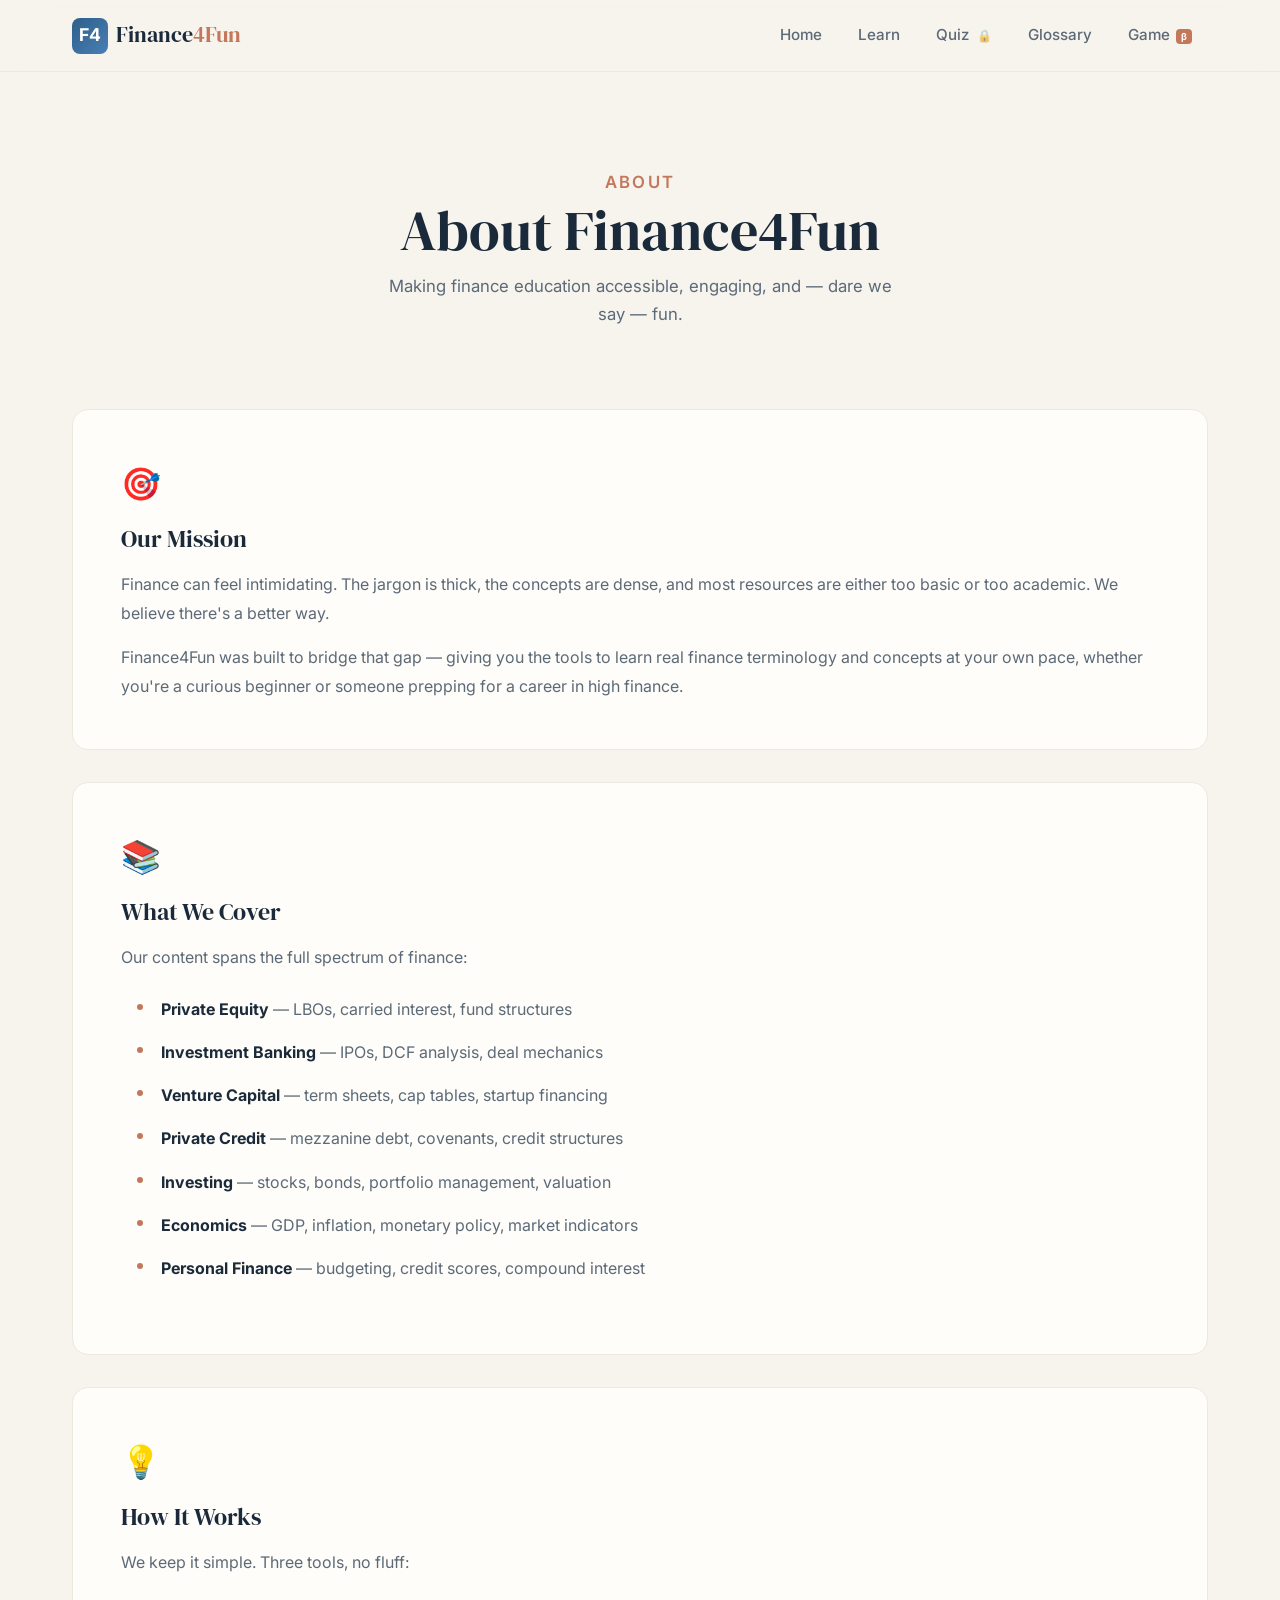
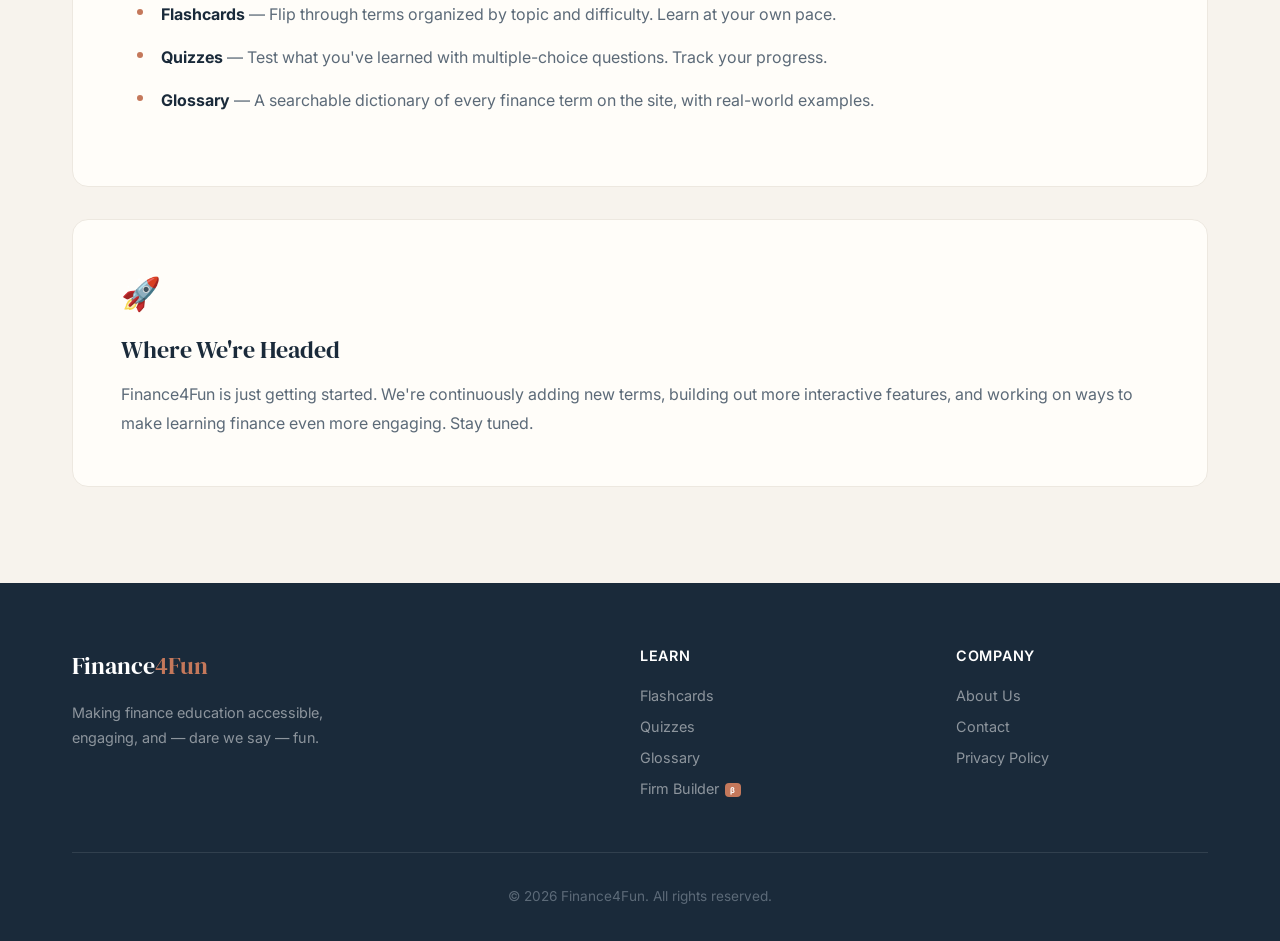
==== commit 95a41737: "Add Finance Firm Builder game (beta) - New game page with 16-bit pixel art firm builder - FinCoin cu" ====
--- a/about.html
+++ b/about.html
@@ -22,6 +22,7 @@
         <a href="learn.html" class="nav-link">Learn</a>
         <a href="quiz.html" class="nav-link">Quiz <span class="lock-icon">🔒</span></a>
         <a href="glossary.html" class="nav-link">Glossary</a>
+        <a href="game.html" class="nav-link">Game <span class="beta-badge">β</span></a>
       </div>
       <button class="nav-toggle" id="nav-toggle" aria-label="Toggle navigation">
         <span></span>
@@ -95,6 +96,7 @@
           <a href="learn.html">Flashcards</a>
           <a href="quiz.html">Quizzes</a>
           <a href="glossary.html">Glossary</a>
+          <a href="game.html">Firm Builder <span class="beta-badge" style="font-size: 0.5rem;">β</span></a>
         </div>
         <div class="footer-col">
           <h4>Company</h4>
--- a/css/styles.css
+++ b/css/styles.css
@@ -257,6 +257,18 @@
   opacity: 0.6;
 }
 
+.beta-badge {
+  font-size: 0.6rem;
+  background: var(--color-accent);
+  color: white;
+  padding: 2px 5px;
+  border-radius: 4px;
+  font-weight: 700;
+  letter-spacing: 0.5px;
+  vertical-align: middle;
+  margin-left: 2px;
+}
+
 /* Mobile menu button */
 .nav-toggle {
   display: none;
@@ -549,14 +561,23 @@
 
 .category-card .cat-emoji {
   font-size: 1.75rem;
-  width: 48px;
-  height: 48px;
+  width: 60px;
+  height: 60px;
   display: flex;
   align-items: center;
   justify-content: center;
   flex-shrink: 0;
   background: var(--color-bg-alt);
   border-radius: var(--radius-sm);
+  overflow: hidden;
+}
+
+.cat-icon-img {
+  width: 80%;
+  height: 80%;
+  object-fit: contain;
+  border-radius: var(--radius-sm);
+  mix-blend-mode: multiply;
 }
 
 .category-card .cat-info h4 {
@@ -777,7 +798,7 @@
   perspective: 1200px;
   width: 100%;
   max-width: 580px;
-  height: 360px;
+  height: 420px;
   cursor: pointer;
 }
 
@@ -818,7 +839,25 @@
   text-transform: uppercase;
   letter-spacing: 0.1em;
   color: var(--color-text-muted);
-  margin-bottom: var(--space-lg);
+  margin-bottom: var(--space-sm);
+}
+
+.card-image {
+  display: none;
+  width: 120px;
+  height: 120px;
+  border-radius: var(--radius-md);
+  overflow: hidden;
+  margin-bottom: var(--space-md);
+  box-shadow: var(--shadow-sm);
+  flex-shrink: 0;
+}
+
+.card-image img {
+  width: 100%;
+  height: 100%;
+  object-fit: cover;
+  transition: opacity 0.3s ease;
 }
 
 .flashcard-front h2 {
@@ -1734,3 +1773,115 @@
 .info-list li strong {
   color: var(--color-text);
 }
+
+/* --- Game Promo Section (Homepage) --- */
+.game-promo-card {
+  background: var(--color-surface);
+  border-radius: var(--radius-lg);
+  border: 1px solid var(--color-border);
+  overflow: hidden;
+  box-shadow: var(--shadow-md);
+}
+
+.game-promo-inner {
+  display: grid;
+  grid-template-columns: 1fr 1fr;
+  gap: 0;
+  align-items: center;
+}
+
+.game-promo-visual {
+  display: flex;
+  align-items: center;
+  justify-content: center;
+  padding: var(--space-lg);
+  background: var(--color-bg);
+}
+
+.game-promo-img {
+  width: 100%;
+  max-width: 440px;
+  height: auto;
+  border-radius: var(--radius-md);
+}
+
+.game-promo-text {
+  padding: var(--space-xl) var(--space-xl);
+  display: flex;
+  flex-direction: column;
+  justify-content: center;
+}
+
+.game-promo-text h3 {
+  font-family: var(--font-heading);
+  font-size: 1.75rem;
+  color: var(--color-text);
+  margin: 0 0 var(--space-md);
+  line-height: 1.3;
+}
+
+.game-promo-text > p {
+  color: var(--color-text-secondary);
+  line-height: 1.7;
+  margin-bottom: var(--space-lg);
+}
+
+.game-promo-steps {
+  display: flex;
+  flex-direction: column;
+  gap: var(--space-md);
+}
+
+.game-promo-step {
+  display: flex;
+  align-items: flex-start;
+  gap: var(--space-sm);
+}
+
+.game-promo-step-num {
+  display: flex;
+  align-items: center;
+  justify-content: center;
+  width: 28px;
+  height: 28px;
+  min-width: 28px;
+  border-radius: 50%;
+  background: var(--color-accent);
+  color: white;
+  font-size: 0.75rem;
+  font-weight: 700;
+  margin-top: 2px;
+}
+
+.game-promo-step strong {
+  display: block;
+  color: var(--color-text);
+  font-size: 0.95rem;
+  margin-bottom: 2px;
+}
+
+.game-promo-step p {
+  color: var(--color-text-secondary);
+  font-size: 0.85rem;
+  line-height: 1.4;
+  margin: 0;
+}
+
+@media (max-width: 768px) {
+  .game-promo-inner {
+    grid-template-columns: 1fr;
+  }
+
+  .game-promo-visual {
+    padding: var(--space-md);
+  }
+
+  .game-promo-text {
+    padding: var(--space-lg);
+  }
+
+  .game-promo-text h3 {
+    font-size: 1.4rem;
+  }
+}
+
